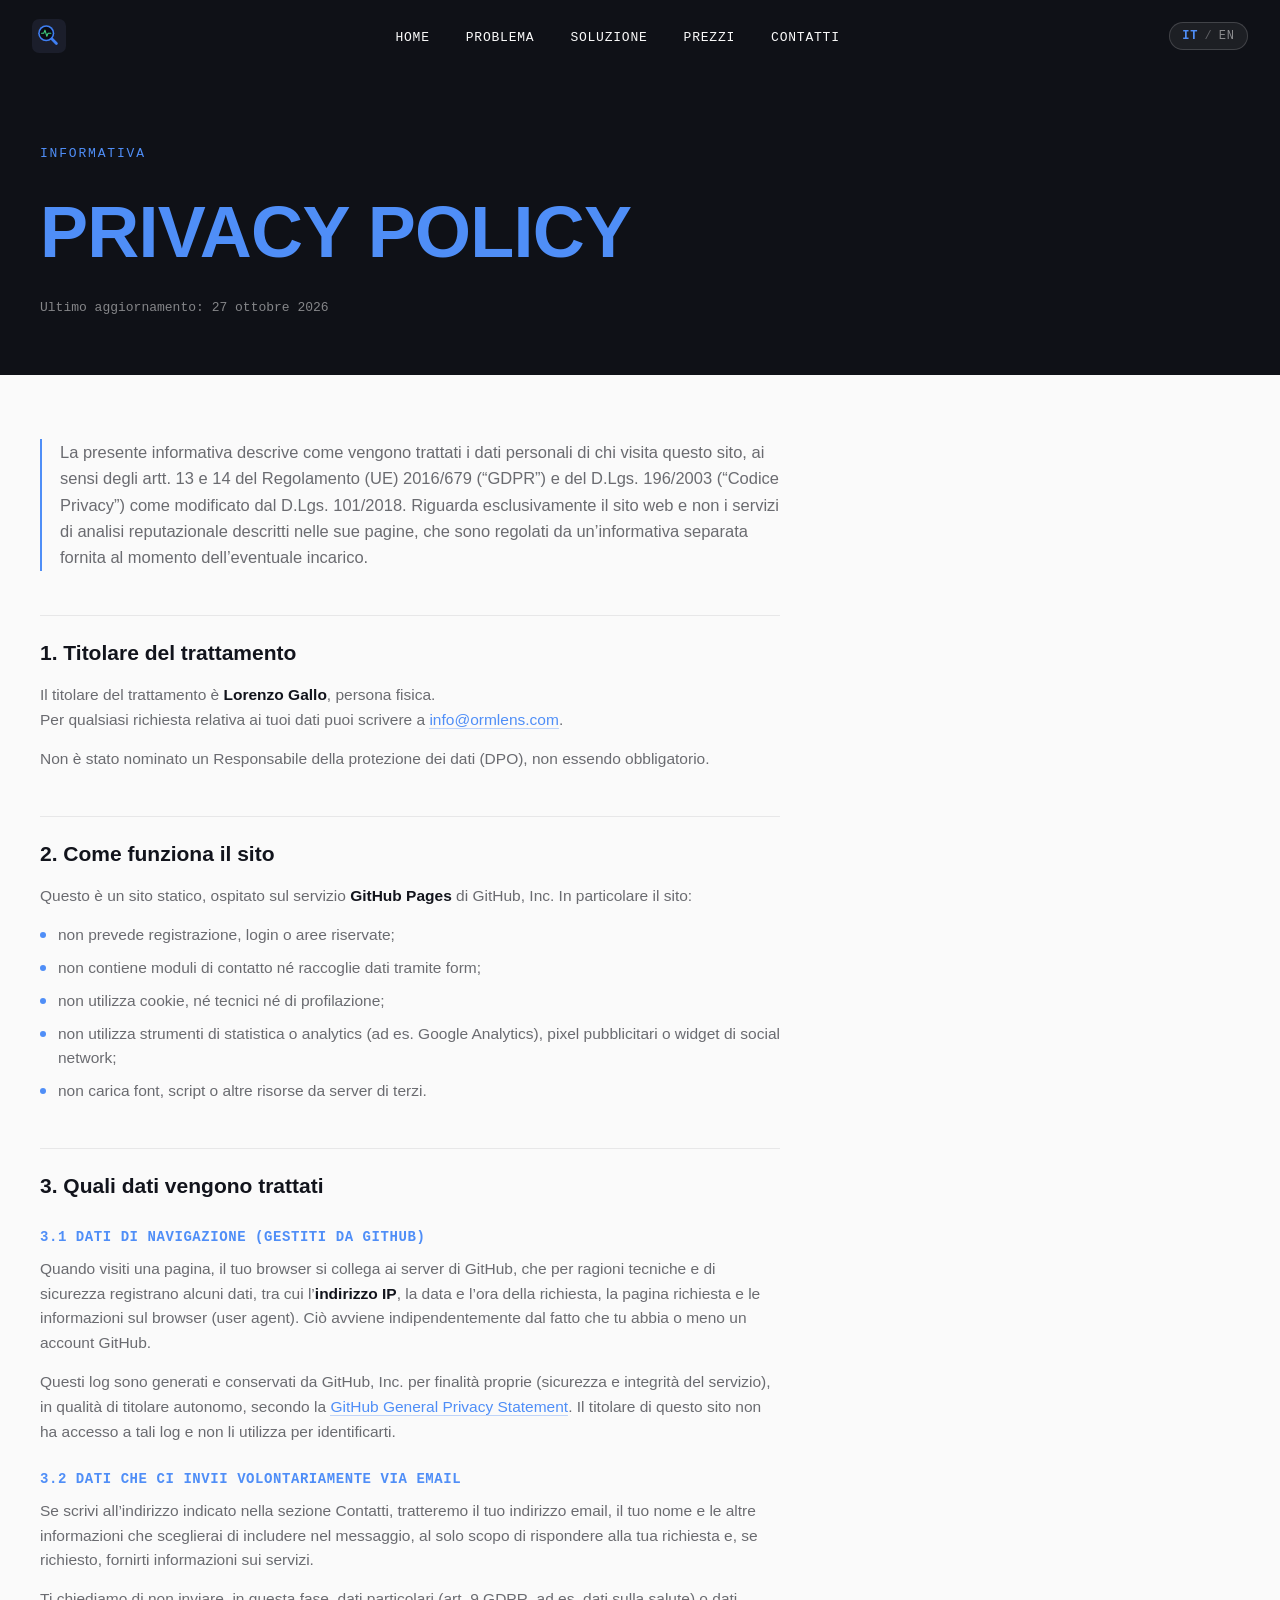
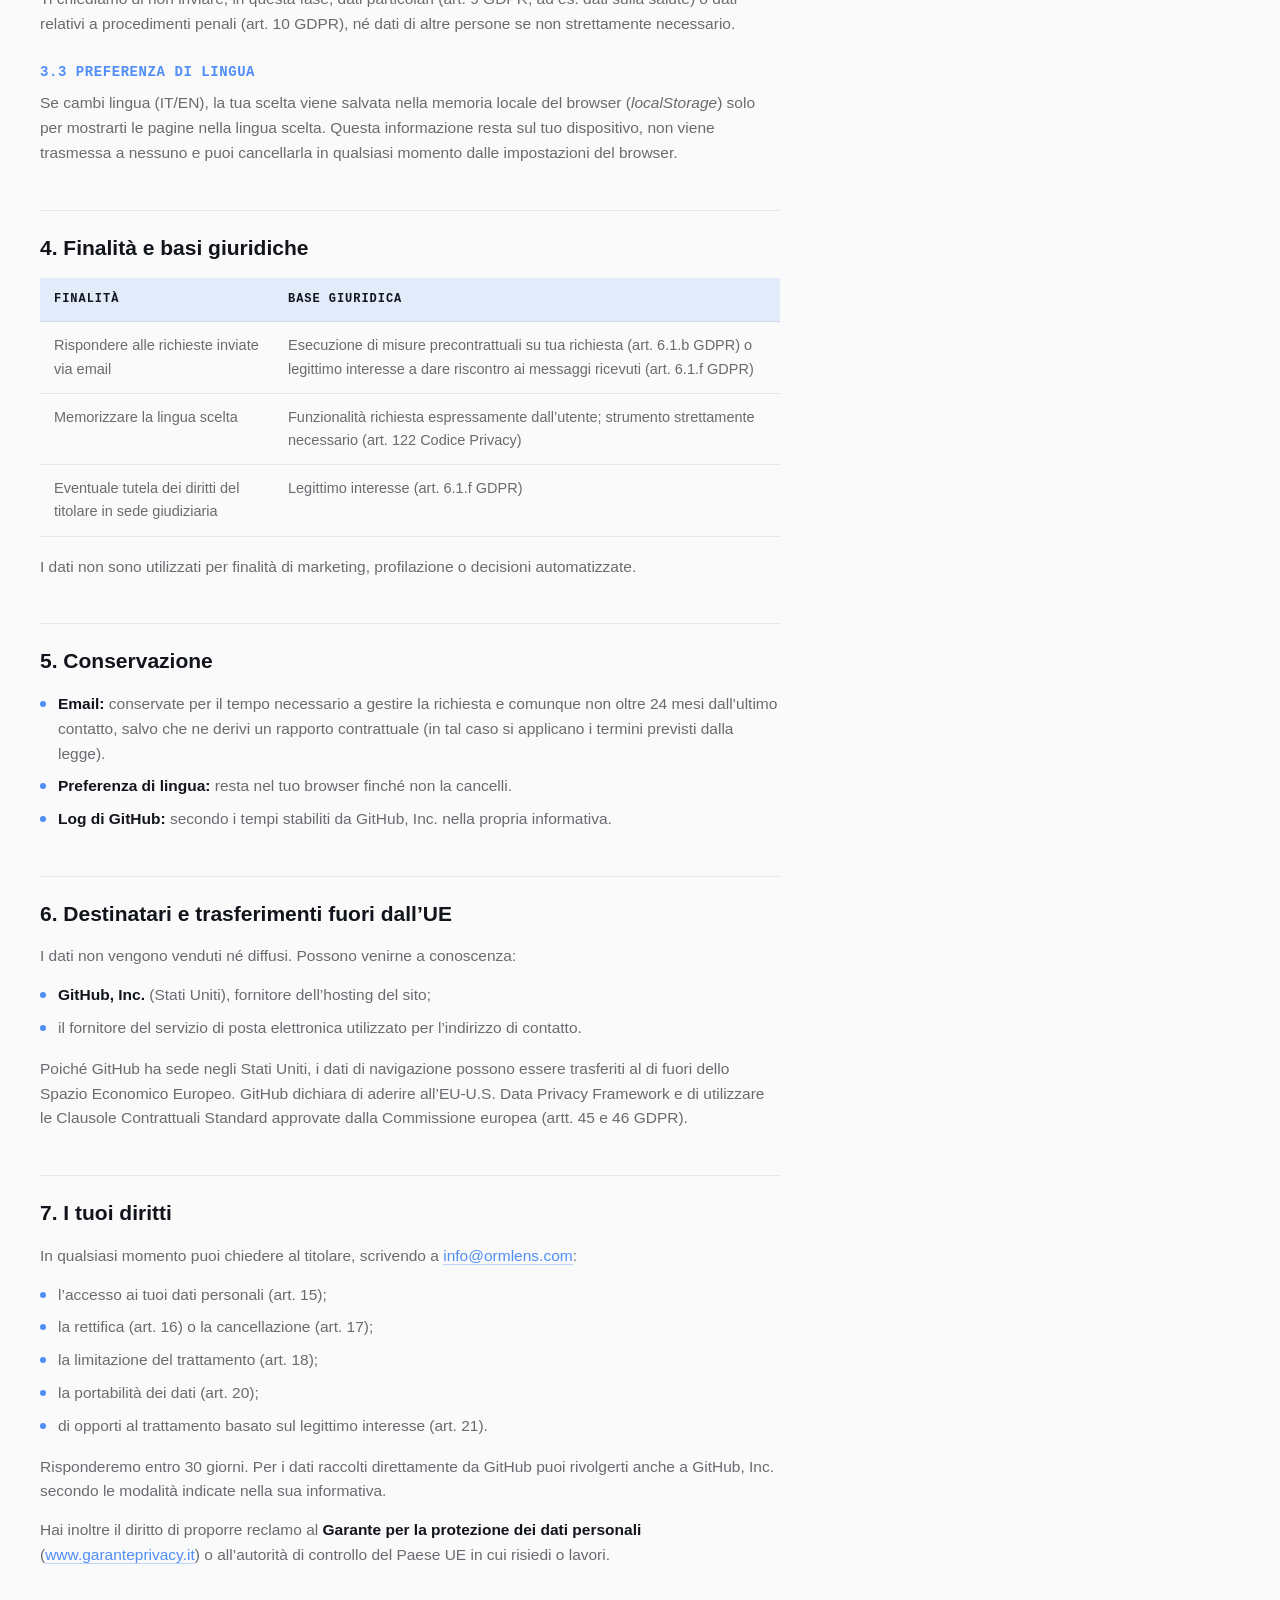
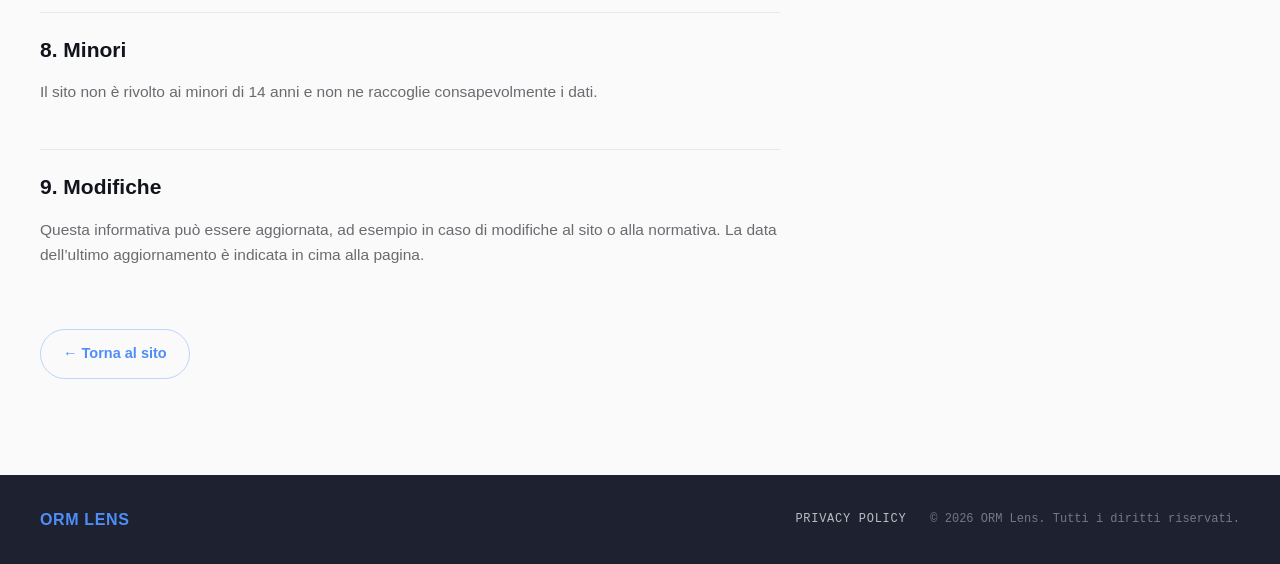
==== privacy.html @ 0892ceee "Add files via upload" ====
<!DOCTYPE html>
<html lang="it">
<head>
  <meta charset="UTF-8">
  <meta name="viewport" content="width=device-width, initial-scale=1.0">
  <title>Privacy Policy — ORM Lens</title>
  <meta name="description" content="Informativa sul trattamento dei dati personali del sito ORM Lens.">
  <meta name="robots" content="index, follow">
  <link rel="icon" href="materials/logo.svg" type="image/svg+xml">
  <link rel="stylesheet" href="style.css">
</head>
<body class="legal_page">

  <!-- ============ NAVBAR ============ -->
  <nav class="navbar scrolled" id="navbar">
    <a href="index.html#home" class="logo">
      <img src="materials/logo.svg" class="logo_image" alt="ORM Lens">
    </a>

    <ul class="nav-links" id="navLinks">
      <li class="menu_button"><a href="index.html#home" data-i18n="nav_home">Home</a></li>
      <li class="menu_button"><a href="index.html#problem" data-i18n="nav_problem">Problema</a></li>
      <li class="menu_button"><a href="index.html#solution" data-i18n="nav_solution">Soluzione</a></li>
      <li class="menu_button"><a href="index.html#pricing" data-i18n="nav_pricing">Prezzi</a></li>
      <li class="menu_button"><a href="index.html#contact" data-i18n="nav_contact">Contatti</a></li>
    </ul>

    <div class="nav_controls">
      <button type="button" class="lang_switch" id="langSwitch" aria-label="Cambia lingua / Change language">
        <span class="lang_option is-active" data-lang="it">IT</span>
        <span class="lang_divider">/</span>
        <span class="lang_option" data-lang="en">EN</span>
      </button>
      <button type="button" class="burger" id="burger" aria-label="Menu" aria-expanded="false">
        <span></span><span></span><span></span>
      </button>
    </div>
  </nav>

  <!-- ============ HEADER ============ -->
  <header class="legal_hero">
    <div class="scan_grid" aria-hidden="true"></div>
    <p class="eyebrow" data-i18n="privacy_eyebrow">INFORMATIVA</p>
    <h1 class="section_title">PRIVACY POLICY</h1>
    <p class="legal_updated" data-i18n="privacy_updated">Ultimo aggiornamento: 27 ottobre 2026</p>
  </header>

  <main class="legal_body">

    <!-- ===================== ITALIANO ===================== -->
    <article class="legal_content" data-lang-block="it" lang="it">

      <p class="legal_intro">
        La presente informativa descrive come vengono trattati i dati personali di chi visita questo sito,
        ai sensi degli artt. 13 e 14 del Regolamento (UE) 2016/679 (“GDPR”) e del D.Lgs. 196/2003
        (“Codice Privacy”) come modificato dal D.Lgs. 101/2018. Riguarda esclusivamente il sito web
        e non i servizi di analisi reputazionale descritti nelle sue pagine, che sono regolati da
        un’informativa separata fornita al momento dell’eventuale incarico.
      </p>

      <h2>1. Titolare del trattamento</h2>
      <p>
        Il titolare del trattamento è <strong>Lorenzo Gallo</strong>, persona fisica.<br>
        Per qualsiasi richiesta relativa ai tuoi dati puoi scrivere a
        <a href="mailto:info@ormlens.com">info@ormlens.com</a>.
      </p>
      <p>Non è stato nominato un Responsabile della protezione dei dati (DPO), non essendo obbligatorio.</p>

      <h2>2. Come funziona il sito</h2>
      <p>Questo è un sito statico, ospitato sul servizio <strong>GitHub Pages</strong> di GitHub, Inc. In particolare il sito:</p>
      <ul>
        <li>non prevede registrazione, login o aree riservate;</li>
        <li>non contiene moduli di contatto né raccoglie dati tramite form;</li>
        <li>non utilizza cookie, né tecnici né di profilazione;</li>
        <li>non utilizza strumenti di statistica o analytics (ad es. Google Analytics), pixel pubblicitari o widget di social network;</li>
        <li>non carica font, script o altre risorse da server di terzi.</li>
      </ul>

      <h2>3. Quali dati vengono trattati</h2>

      <h3>3.1 Dati di navigazione (gestiti da GitHub)</h3>
      <p>
        Quando visiti una pagina, il tuo browser si collega ai server di GitHub, che per ragioni tecniche
        e di sicurezza registrano alcuni dati, tra cui l’<strong>indirizzo IP</strong>, la data e l’ora della richiesta,
        la pagina richiesta e le informazioni sul browser (user agent). Ciò avviene indipendentemente dal fatto che
        tu abbia o meno un account GitHub.
      </p>
      <p>
        Questi log sono generati e conservati da GitHub, Inc. per finalità proprie (sicurezza e integrità del servizio),
        in qualità di titolare autonomo, secondo la
        <a href="https://docs.github.com/it/site-policy/privacy-policies/github-general-privacy-statement" target="_blank" rel="noopener">GitHub General Privacy Statement</a>.
        Il titolare di questo sito non ha accesso a tali log e non li utilizza per identificarti.
      </p>

      <h3>3.2 Dati che ci invii volontariamente via email</h3>
      <p>
        Se scrivi all’indirizzo indicato nella sezione Contatti, tratteremo il tuo indirizzo email, il tuo nome
        e le altre informazioni che sceglierai di includere nel messaggio, al solo scopo di rispondere alla tua
        richiesta e, se richiesto, fornirti informazioni sui servizi.
      </p>
      <p>
        Ti chiediamo di non inviare, in questa fase, dati particolari (art. 9 GDPR, ad es. dati sulla salute)
        o dati relativi a procedimenti penali (art. 10 GDPR), né dati di altre persone se non strettamente necessario.
      </p>

      <h3>3.3 Preferenza di lingua</h3>
      <p>
        Se cambi lingua (IT/EN), la tua scelta viene salvata nella memoria locale del browser (<em>localStorage</em>)
        solo per mostrarti le pagine nella lingua scelta. Questa informazione resta sul tuo dispositivo, non viene
        trasmessa a nessuno e puoi cancellarla in qualsiasi momento dalle impostazioni del browser.
      </p>

      <h2>4. Finalità e basi giuridiche</h2>
      <table class="legal_table">
        <thead>
          <tr><th>Finalità</th><th>Base giuridica</th></tr>
        </thead>
        <tbody>
          <tr>
            <td>Rispondere alle richieste inviate via email</td>
            <td>Esecuzione di misure precontrattuali su tua richiesta (art. 6.1.b GDPR) o legittimo interesse a dare riscontro ai messaggi ricevuti (art. 6.1.f GDPR)</td>
          </tr>
          <tr>
            <td>Memorizzare la lingua scelta</td>
            <td>Funzionalità richiesta espressamente dall’utente; strumento strettamente necessario (art. 122 Codice Privacy)</td>
          </tr>
          <tr>
            <td>Eventuale tutela dei diritti del titolare in sede giudiziaria</td>
            <td>Legittimo interesse (art. 6.1.f GDPR)</td>
          </tr>
        </tbody>
      </table>
      <p>I dati non sono utilizzati per finalità di marketing, profilazione o decisioni automatizzate.</p>

      <h2>5. Conservazione</h2>
      <ul>
        <li><strong>Email:</strong> conservate per il tempo necessario a gestire la richiesta e comunque non oltre 24 mesi dall’ultimo contatto, salvo che ne derivi un rapporto contrattuale (in tal caso si applicano i termini previsti dalla legge).</li>
        <li><strong>Preferenza di lingua:</strong> resta nel tuo browser finché non la cancelli.</li>
        <li><strong>Log di GitHub:</strong> secondo i tempi stabiliti da GitHub, Inc. nella propria informativa.</li>
      </ul>

      <h2>6. Destinatari e trasferimenti fuori dall’UE</h2>
      <p>I dati non vengono venduti né diffusi. Possono venirne a conoscenza:</p>
      <ul>
        <li><strong>GitHub, Inc.</strong> (Stati Uniti), fornitore dell’hosting del sito;</li>
        <li>il fornitore del servizio di posta elettronica utilizzato per l’indirizzo di contatto.</li>
      </ul>
      <p>
        Poiché GitHub ha sede negli Stati Uniti, i dati di navigazione possono essere trasferiti al di fuori
        dello Spazio Economico Europeo. GitHub dichiara di aderire all’EU-U.S. Data Privacy Framework e di
        utilizzare le Clausole Contrattuali Standard approvate dalla Commissione europea (artt. 45 e 46 GDPR).
      </p>

      <h2>7. I tuoi diritti</h2>
      <p>In qualsiasi momento puoi chiedere al titolare, scrivendo a <a href="mailto:info@ormlens.com">info@ormlens.com</a>:</p>
      <ul>
        <li>l’accesso ai tuoi dati personali (art. 15);</li>
        <li>la rettifica (art. 16) o la cancellazione (art. 17);</li>
        <li>la limitazione del trattamento (art. 18);</li>
        <li>la portabilità dei dati (art. 20);</li>
        <li>di opporti al trattamento basato sul legittimo interesse (art. 21).</li>
      </ul>
      <p>
        Risponderemo entro 30 giorni. Per i dati raccolti direttamente da GitHub puoi rivolgerti anche a GitHub, Inc.
        secondo le modalità indicate nella sua informativa.
      </p>
      <p>
        Hai inoltre il diritto di proporre reclamo al <strong>Garante per la protezione dei dati personali</strong>
        (<a href="https://www.garanteprivacy.it" target="_blank" rel="noopener">www.garanteprivacy.it</a>)
        o all’autorità di controllo del Paese UE in cui risiedi o lavori.
      </p>

      <h2>8. Minori</h2>
      <p>Il sito non è rivolto ai minori di 14 anni e non ne raccoglie consapevolmente i dati.</p>

      <h2>9. Modifiche</h2>
      <p>
        Questa informativa può essere aggiornata, ad esempio in caso di modifiche al sito o alla normativa.
        La data dell’ultimo aggiornamento è indicata in cima alla pagina.
      </p>
    </article>

    <!-- ===================== ENGLISH ===================== -->
    <article class="legal_content" data-lang-block="en" lang="en" hidden>

      <p class="legal_intro">
        This notice explains how the personal data of visitors to this website is processed, in accordance with
        Articles 13 and 14 of Regulation (EU) 2016/679 (“GDPR”) and Italian Legislative Decree 196/2003 (“Privacy Code”)
        as amended by Legislative Decree 101/2018. It covers the website only, not the reputation analysis services
        described on it, which are governed by a separate notice provided if and when an engagement begins.
        In case of discrepancy, the Italian version prevails.
      </p>

      <h2>1. Data controller</h2>
      <p>
        The data controller is <strong>Lorenzo Gallo</strong>, a private individual.<br>
        For any request regarding your data, write to
        <a href="mailto:info@ormlens.com">info@ormlens.com</a>.
      </p>
      <p>No Data Protection Officer (DPO) has been appointed, as none is required.</p>

      <h2>2. How the site works</h2>
      <p>This is a static website hosted on <strong>GitHub Pages</strong>, a service of GitHub, Inc. The site:</p>
      <ul>
        <li>has no registration, login or restricted areas;</li>
        <li>has no contact forms and collects no data through forms;</li>
        <li>uses no cookies, technical or profiling;</li>
        <li>uses no analytics tools (e.g. Google Analytics), advertising pixels or social media widgets;</li>
        <li>loads no fonts, scripts or other resources from third-party servers.</li>
      </ul>

      <h2>3. What data is processed</h2>

      <h3>3.1 Browsing data (handled by GitHub)</h3>
      <p>
        When you visit a page, your browser connects to GitHub’s servers, which for technical and security reasons
        log certain data, including your <strong>IP address</strong>, the date and time of the request, the page requested
        and browser information (user agent). This happens whether or not you have a GitHub account.
      </p>
      <p>
        These logs are created and kept by GitHub, Inc. for its own purposes (security and service integrity),
        as an independent controller, under the
        <a href="https://docs.github.com/en/site-policy/privacy-policies/github-general-privacy-statement" target="_blank" rel="noopener">GitHub General Privacy Statement</a>.
        The controller of this website has no access to these logs and does not use them to identify you.
      </p>

      <h3>3.2 Data you send us by email</h3>
      <p>
        If you write to the address shown in the Contact section, we will process your email address, your name and
        any other information you choose to include, solely to reply to your request and, where asked, to give you
        information about our services.
      </p>
      <p>
        Please do not send, at this stage, special categories of data (Art. 9 GDPR, e.g. health data) or data
        relating to criminal proceedings (Art. 10 GDPR), nor data about other people unless strictly necessary.
      </p>

      <h3>3.3 Language preference</h3>
      <p>
        If you switch language (IT/EN), your choice is stored in your browser’s local storage (<em>localStorage</em>)
        only to show pages in that language. It stays on your device, is not sent to anyone, and you can delete it
        at any time from your browser settings.
      </p>

      <h2>4. Purposes and legal bases</h2>
      <table class="legal_table">
        <thead>
          <tr><th>Purpose</th><th>Legal basis</th></tr>
        </thead>
        <tbody>
          <tr>
            <td>Replying to email enquiries</td>
            <td>Pre-contractual steps taken at your request (Art. 6(1)(b) GDPR) or legitimate interest in replying to messages received (Art. 6(1)(f) GDPR)</td>
          </tr>
          <tr>
            <td>Remembering your chosen language</td>
            <td>Feature explicitly requested by the user; strictly necessary storage (Art. 122 Italian Privacy Code)</td>
          </tr>
          <tr>
            <td>Establishing or defending legal claims, if needed</td>
            <td>Legitimate interest (Art. 6(1)(f) GDPR)</td>
          </tr>
        </tbody>
      </table>
      <p>Data is not used for marketing, profiling or automated decision-making.</p>

      <h2>5. Retention</h2>
      <ul>
        <li><strong>Emails:</strong> kept as long as needed to handle your request and no longer than 24 months after the last contact, unless a contract follows (in which case statutory retention periods apply).</li>
        <li><strong>Language preference:</strong> stays in your browser until you delete it.</li>
        <li><strong>GitHub logs:</strong> according to the periods set by GitHub, Inc. in its own privacy statement.</li>
      </ul>

      <h2>6. Recipients and transfers outside the EU</h2>
      <p>Data is never sold or published. It may be accessed by:</p>
      <ul>
        <li><strong>GitHub, Inc.</strong> (United States), the website’s hosting provider;</li>
        <li>the email service provider used for the contact address.</li>
      </ul>
      <p>
        As GitHub is based in the United States, browsing data may be transferred outside the European Economic Area.
        GitHub states that it participates in the EU-U.S. Data Privacy Framework and uses the Standard Contractual
        Clauses approved by the European Commission (Arts. 45 and 46 GDPR).
      </p>

      <h2>7. Your rights</h2>
      <p>At any time you can ask the controller, by writing to <a href="mailto:info@ormlens.com">info@ormlens.com</a>, for:</p>
      <ul>
        <li>access to your personal data (Art. 15);</li>
        <li>rectification (Art. 16) or erasure (Art. 17);</li>
        <li>restriction of processing (Art. 18);</li>
        <li>data portability (Art. 20);</li>
        <li>objection to processing based on legitimate interest (Art. 21).</li>
      </ul>
      <p>
        We will reply within 30 days. For data collected directly by GitHub you can also contact GitHub, Inc.
        as described in its privacy statement.
      </p>
      <p>
        You also have the right to lodge a complaint with the Italian Data Protection Authority, the
        <strong>Garante per la protezione dei dati personali</strong>
        (<a href="https://www.garanteprivacy.it" target="_blank" rel="noopener">www.garanteprivacy.it</a>),
        or with the supervisory authority of the EU country where you live or work.
      </p>

      <h2>8. Children</h2>
      <p>The site is not aimed at children under 14 and does not knowingly collect their data.</p>

      <h2>9. Changes</h2>
      <p>
        This notice may be updated, for example if the site or the law changes.
        The date of the latest update is shown at the top of this page.
      </p>
    </article>

    <a href="index.html" class="legal_back" data-i18n="privacy_back">← Torna al sito</a>
  </main>

  <!-- ============ FOOTER ============ -->
  <footer class="footer">
    <span class="footer_brand">ORM LENS</span>
    <div class="footer_meta">
      <a href="privacy.html" class="footer_link" data-i18n="footer_privacy">Privacy Policy</a>
      <span class="footer_copy" data-i18n="footer_copy">© 2026 ORM Lens. Tutti i diritti riservati.</span>
    </div>
  </footer>

  <script src="main.js"></script>
</body>
</html>
---- style.css ----
:root{
    /* --- palette (unchanged from original brief) --- */
    --primary-color: #0f1117;
    --secondary-color: #1e1e2d;
    --third-color: #262638;
    --ico-color: #1e2130;
    --name_1-color: #4f8ef7;
    --paper: #fafafa;

    /* derived tokens */
    --accent-soft: rgba(79, 142, 247, 0.14);
    --accent-line: rgba(79, 142, 247, 0.35);
    --ink: #12141c;
    --ink-soft: rgba(18, 20, 28, 0.62);
    --paper-soft: rgba(250, 250, 250, 0.68);

    --font-display: Verdana, Geneva, Tahoma, sans-serif;
    --font-body: Verdana, Geneva, Tahoma, sans-serif;
    --font-mono: 'Courier New', monospace;

    --nav-h: 72px;
    --ease: cubic-bezier(0.16, 1, 0.3, 1);
}

/* Reset base */
* {
    margin: 0;
    padding: 0;
    box-sizing: border-box;
}

html{
    scroll-behavior: smooth;
}

body {
    line-height: 1.6;
    background-color: var(--paper);
    font-family: var(--font-body);
    color: var(--ink);
    overflow-x: hidden;
}

a { color: inherit; text-decoration: none; }

[hidden]{ display: none !important; }

/* ============ NAVBAR ============ */
.navbar {
    position: fixed;
    top: 0;
    left: 0;
    width: 100%;
    height: var(--nav-h);
    background-color: transparent;
    padding: 0 32px;
    display: flex;
    justify-content: space-between;
    align-items: center;
    z-index: 1000;
    transition: background-color 0.4s var(--ease), box-shadow 0.4s var(--ease), backdrop-filter 0.4s var(--ease);
}

.navbar.scrolled{
    background-color: rgba(30, 33, 48, 0.82);
    backdrop-filter: blur(14px);
    box-shadow: 0 8px 30px rgba(0, 0, 0, 0.25);
}

.logo{
    height: 100%;
    display: flex;
    align-items: center;
}

.logo_image{
    height: 34px;
    width: auto;
}

.nav-links {
    display: flex;
    list-style: none;
    gap: 4px;
    align-items: center;
}

.menu_button{
    position: relative;
    padding: 8px 4px;
    margin: 0 12px;
}

.menu_button a {
    text-decoration: none;
    color: #fafafa;
    font-family: var(--font-mono);
    font-size: 13px;
    letter-spacing: 0.06em;
    text-transform: uppercase;
    transition: color 0.25s var(--ease);
}

.menu_button::after{
    content: "";
    position: absolute;
    left: 4px;
    right: 4px;
    bottom: 0;
    height: 1px;
    background: var(--name_1-color);
    transform: scaleX(0);
    transform-origin: left;
    transition: transform 0.3s var(--ease);
}

.menu_button:hover::after{
    transform: scaleX(1);
}

.menu_button:hover a{
    color: var(--name_1-color);
}

.nav_controls{
    display: flex;
    align-items: center;
    gap: 20px;
}

/* language switch */
.lang_switch{
    display: flex;
    align-items: center;
    gap: 6px;
    background: rgba(255,255,255,0.06);
    border: 1px solid rgba(255,255,255,0.16);
    border-radius: 999px;
    padding: 6px 12px;
    cursor: pointer;
    font-family: var(--font-mono);
    font-size: 12px;
    letter-spacing: 0.08em;
    color: rgba(250,250,250,0.5);
    transition: border-color 0.25s var(--ease), background 0.25s var(--ease);
}

.lang_switch:hover{
    border-color: var(--accent-line);
}

.lang_divider{
    color: rgba(250,250,250,0.3);
}

.lang_option{
    transition: color 0.25s var(--ease);
}

.lang_option.is-active{
    color: var(--name_1-color);
    font-weight: 600;
}

/* burger (mobile only) */
.burger{
    display: none;
    flex-direction: column;
    justify-content: center;
    gap: 5px;
    width: 32px;
    height: 32px;
    background: none;
    border: none;
    cursor: pointer;
    padding: 0;
}

.burger span{
    display: block;
    height: 2px;
    width: 100%;
    background: #fafafa;
    border-radius: 2px;
    transition: transform 0.3s var(--ease), opacity 0.3s var(--ease);
}

.burger.is-open span:nth-child(1){ transform: translateY(7px) rotate(45deg); }
.burger.is-open span:nth-child(2){ opacity: 0; }
.burger.is-open span:nth-child(3){ transform: translateY(-7px) rotate(-45deg); }

/* ============ SHARED SECTION PIECES ============ */
.eyebrow{
    font-family: var(--font-mono);
    font-size: 13px;
    letter-spacing: 0.14em;
    color: var(--name_1-color);
    text-transform: uppercase;
    padding: 0 40px;
    margin-bottom: 10px;
}

.eyebrow_dark{
    color: var(--name_1-color);
}

.section_title{
    color: var(--name_1-color);
    font-family: var(--font-display);
    font-size: clamp(42px, 6vw, 72px);
    padding: 0 40px;
    font-style: normal;
    font-weight: 600;
    letter-spacing: -0.01em;
    margin-bottom: 8px;
}

.light_word{
    color: #fafafa;
}

.section_title_light{
    color: var(--primary-color);
}

.section_subtitle{
    font-family: var(--font-body);
    font-size: 18px;
    color: var(--ink-soft);
    padding: 0 40px;
    max-width: 640px;
    margin-bottom: 48px;
}

.section_subtitle_dark{
    color: rgba(250,250,250,0.66);
}

/* scroll-reveal */
.reveal{
    opacity: 0;
    transform: translateY(28px);
    transition: opacity 0.8s var(--ease), transform 0.8s var(--ease);
}

.reveal.is-visible{
    opacity: 1;
    transform: translateY(0);
}

@media (prefers-reduced-motion: reduce){
    .reveal{ opacity: 1; transform: none; transition: none; }
    *{ animation: none !important; }
}

/* ============ HERO ============ */
.hero{
    position: relative;
    margin-top: 0;
    padding-top: var(--nav-h);
    width: 100%;
    min-height: 100vh;
    display: flex;
    flex-direction: row;
    align-items: center;
    background-color: var(--primary-color);
    overflow: hidden;
}

.scan_grid{
    position: absolute;
    inset: 0;
    background-image:
        linear-gradient(rgba(79,142,247,0.07) 1px, transparent 1px),
        linear-gradient(90deg, rgba(79,142,247,0.07) 1px, transparent 1px);
    background-size: 42px 42px;
    mask-image: radial-gradient(ellipse at 30% 40%, black 10%, transparent 70%);
    pointer-events: none;
}

.left_column{
    width: 55%;
    padding: 40px 20px 40px 60px;
    position: relative;
    z-index: 2;
}

.right_column{
    width: 45%;
    display: flex;
    justify-content: center;
    align-items: center;
    padding: 40px;
    position: relative;
    z-index: 2;
}

.title_name{
    display: flex;
    flex-direction: column;
    line-height: 0.92;
    margin-bottom: 28px;
}

.name_1{
    color: var(--name_1-color);
    font-family: var(--font-display);
    font-size: clamp(56px, 9vw, 104px);
    font-weight: 700;
}

.name_2{
    color: #fafafa;
    font-family: var(--font-display);
    font-size: clamp(56px, 9vw, 104px);
    font-weight: 700;
}

.description_label{
    display: flex;
    flex-direction: column;
    gap: 22px;
}

.description{
    font-family: var(--font-display);
    color: #fafafa;
    font-weight: 500;
    font-size: clamp(24px, 3vw, 36px);
    line-height: 1.25;
}

.accent_word{
    color: var(--name_1-color);
}

.hero_sub{
    font-family: var(--font-body);
    color: rgba(250,250,250,0.6);
    font-size: 16px;
    max-width: 460px;
}

.cta_button{
    display: inline-block;
    width: fit-content;
    background: var(--name_1-color);
    color: #0f1117;
    font-family: var(--font-body);
    font-weight: 600;
    font-size: 15px;
    padding: 14px 28px;
    border-radius: 999px;
    text-decoration: none;
    transition: transform 0.25s var(--ease), box-shadow 0.25s var(--ease);
    box-shadow: 0 0 0 rgba(79,142,247,0);
}

.cta_button:hover{
    transform: translateY(-2px);
    box-shadow: 0 12px 28px rgba(79,142,247,0.35);
}

/* signature: lens graphic */
.lens_frame{
    position: relative;
    width: min(70%, 420px);
    aspect-ratio: 1 / 1;
    display: flex;
    align-items: center;
    justify-content: center;
}

.lens_ring{
    position: absolute;
    border-radius: 50%;
    border: 1px solid var(--accent-line);
}

.ring_outer{
    inset: 0;
    animation: spin 40s linear infinite;
    border-style: dashed;
}

.ring_mid{
    inset: 12%;
    animation: spin 26s linear infinite reverse;
    border-color: rgba(79,142,247,0.22);
}

.ring_inner{
    inset: 26%;
    background: radial-gradient(circle at 50% 45%, rgba(79,142,247,0.16), transparent 70%);
    animation: pulse 3.4s ease-in-out infinite;
}

.lens_sweep{
    position: absolute;
    inset: 4%;
    border-radius: 50%;
    overflow: hidden;
    pointer-events: none;
}

.lens_sweep::after{
    content: "";
    position: absolute;
    top: -60%;
    left: -10%;
    width: 120%;
    height: 40%;
    background: linear-gradient(180deg, rgba(79,142,247,0.28), transparent);
    animation: sweep 3.4s ease-in-out infinite;
}

@keyframes spin{
    from{ transform: rotate(0deg); }
    to{ transform: rotate(360deg); }
}

@keyframes pulse{
    0%, 100%{ opacity: 0.6; transform: scale(1); }
    50%{ opacity: 1; transform: scale(1.04); }
}

@keyframes sweep{
    0%{ transform: translateY(0%); opacity: 0; }
    15%{ opacity: 1; }
    85%{ opacity: 1; }
    100%{ transform: translateY(260%); opacity: 0; }
}

.logo_principal{
    width: 46%;
    position: relative;
    z-index: 2;
    filter: drop-shadow(0 20px 40px rgba(0,0,0,0.4));
}

.lens_tag{
    position: absolute;
    bottom: -6px;
    right: 4%;
    font-family: var(--font-mono);
    font-size: 11px;
    letter-spacing: 0.1em;
    color: var(--name_1-color);
    background: rgba(15,17,23,0.7);
    border: 1px solid var(--accent-line);
    padding: 5px 10px;
    border-radius: 999px;
}

/* ============ PROBLEM ============ */
.problem{
    padding: 100px 0 90px;
    background-color: var(--secondary-color);
    width: 100%;
}

.horizontal_section{
    width: 100%;
    display: flex;
    flex-direction: row;
    gap: 40px;
    margin-top: 30px;
}

.problem1{
    width: 50%;
    display: flex;
    flex-direction: column;
    justify-content: center;
    gap: 20px;
}

.problem2{
    width: 50%;
    display: flex;
    justify-content: center;
    align-items: center;
}

.exposure{
    color: #fafafa;
    font-family: var(--font-display);
    font-size: clamp(28px, 3.4vw, 42px);
    padding: 0 40px;
    font-weight: 600;
}

.problem_description{
    font-size: 17px;
    font-family: var(--font-body);
    color: rgba(250,250,250,0.72);
    padding: 0 40px;
    max-width: 560px;
}

.news_image{
    width: 82%;
    border-radius: 16px;
    box-shadow: 0 24px 50px rgba(0,0,0,0.35);
    transition: transform 0.5s var(--ease);
}

.news_image:hover{
    transform: translateY(-6px);
}

/* ============ SOLUTION ============ */
.solution{
    padding: 100px 0 90px;
    background-color: var(--third-color);
}

.solution1{
    width: 50%;
    display: flex;
    flex-direction: column;
    justify-content: center;
    gap: 24px;
}

.solution2{
    width: 50%;
    display: flex;
    justify-content: center;
    align-items: center;
}

.solution_img{
    width: 82%;
    border-radius: 16px;
    box-shadow: 0 24px 50px rgba(0,0,0,0.35);
    transition: transform 0.5s var(--ease);
}

.solution_img:hover{
    transform: translateY(-6px);
}

.service_list {
    padding: 0 40px;
    list-style: none;
    display: flex;
    flex-direction: column;
    gap: 22px;
}

.point{
    display: flex;
    align-items: flex-start;
    gap: 14px;
    color: #fafafa;
    font-size: 17px;
    font-family: var(--font-body);
}

.point_icon{
    flex-shrink: 0;
    width: 26px;
    height: 26px;
    margin-top: 2px;
    fill: none;
    stroke: var(--name_1-color);
    stroke-width: 1.6;
}

/* ============ PRICING ============ */
.pricing{
    padding: 110px 0;
    background-color: var(--paper);
}

.pricing_grid{
    display: grid;
    grid-template-columns: repeat(3, 1fr);
    gap: 24px;
    padding: 0 40px;
}

.price_card{
    position: relative;
    background: #ffffff;
    border: 1px solid rgba(18,20,28,0.08);
    border-radius: 18px;
    padding: 36px 28px;
    display: flex;
    flex-direction: column;
    gap: 16px;
    transition: transform 0.35s var(--ease), box-shadow 0.35s var(--ease), border-color 0.35s var(--ease);
}

.price_card:hover{
    transform: translateY(-8px);
    box-shadow: 0 24px 48px rgba(18,20,28,0.1);
    border-color: var(--accent-line);
}

.price_card_featured{
    border-color: var(--name_1-color);
    background: linear-gradient(180deg, #ffffff 0%, var(--accent-soft) 220%);
}

.price_badge{
    position: absolute;
    top: -13px;
    left: 28px;
    background: var(--name_1-color);
    color: #ffffff;
    font-family: var(--font-mono);
    font-size: 11px;
    letter-spacing: 0.08em;
    text-transform: uppercase;
    padding: 5px 12px;
    border-radius: 999px;
}

.price_name{
    font-family: var(--font-display);
    font-size: 24px;
    font-weight: 600;
    color: var(--ink);
}

.price_desc{
    font-size: 14.5px;
    color: var(--ink-soft);
}

.price_value{
    font-family: var(--font-mono);
    font-size: 15px;
    letter-spacing: 0.05em;
    color: var(--name_1-color);
    padding-bottom: 6px;
    border-bottom: 1px solid rgba(18,20,28,0.08);
}

.price_features{
    list-style: none;
    display: flex;
    flex-direction: column;
    gap: 10px;
    font-size: 14.5px;
    color: var(--ink);
    flex-grow: 1;
}

.price_features li{
    padding-left: 18px;
    position: relative;
}

.price_features li::before{
    content: "";
    position: absolute;
    left: 0;
    top: 8px;
    width: 6px;
    height: 6px;
    border-radius: 50%;
    background: var(--name_1-color);
}

.price_cta{
    text-align: center;
    text-decoration: none;
    font-family: var(--font-body);
    font-weight: 600;
    font-size: 14.5px;
    color: var(--name_1-color);
    border: 1px solid var(--accent-line);
    border-radius: 999px;
    padding: 12px 20px;
    transition: background 0.25s var(--ease), color 0.25s var(--ease);
}

.price_cta:hover{
    background: var(--name_1-color);
    color: #ffffff;
}

.soon_notice{
    display: flex;
    align-items: center;
    flex-wrap: wrap;
    gap: 10px 14px;
    margin: -24px 40px 40px;
    padding: 14px 18px;
    max-width: 640px;
    border: 1px dashed var(--accent-line);
    border-radius: 14px;
    background: var(--accent-soft);
    font-size: 14.5px;
    color: var(--ink);
}

.soon_badge{
    background: var(--name_1-color);
    color: #ffffff;
    font-family: var(--font-mono);
    font-size: 11px;
    letter-spacing: 0.08em;
    text-transform: uppercase;
    padding: 5px 12px;
    border-radius: 999px;
}

/* ============ CONTACT ============ */
.contact{
    padding: 110px 0 100px;
    background-color: var(--primary-color);
}

.contact_grid{
    display: grid;
    grid-template-columns: 1fr;
    max-width: 640px;
    gap: 48px;
    padding: 0 40px;
}

.contact_info{
    display: flex;
    flex-direction: column;
    gap: 22px;
    justify-content: center;
}

.info_row{
    display: flex;
    flex-direction: column;
    gap: 4px;
    border-bottom: 1px solid rgba(255,255,255,0.08);
    padding-bottom: 18px;
}

.info_label{
    font-family: var(--font-mono);
    font-size: 12px;
    letter-spacing: 0.08em;
    text-transform: uppercase;
    color: rgba(250,250,250,0.42);
}

.info_value{
    font-family: var(--font-body);
    font-size: 17px;
    color: #fafafa;
}

.contact_privacy_note{
    padding: 0 40px;
    margin-top: 28px;
    max-width: 640px;
    font-size: 13px;
    color: rgba(250,250,250,0.5);
}

.contact_privacy_note a{
    color: var(--name_1-color);
    border-bottom: 1px solid var(--accent-line);
}

/* ============ FOOTER ============ */
.footer{
    background: var(--ico-color);
    padding: 32px 40px;
    display: flex;
    justify-content: space-between;
    align-items: center;
    flex-wrap: wrap;
    gap: 10px;
}

.footer_brand{
    font-family: var(--font-display);
    color: var(--name_1-color);
    font-weight: 600;
    letter-spacing: 0.04em;
}

.footer_meta{
    display: flex;
    align-items: center;
    flex-wrap: wrap;
    gap: 8px 24px;
}

.footer_link{
    font-family: var(--font-mono);
    font-size: 12px;
    letter-spacing: 0.06em;
    text-transform: uppercase;
    color: rgba(250,250,250,0.72);
    transition: color 0.25s var(--ease);
}

.footer_link:hover{
    color: var(--name_1-color);
}

.footer_copy{
    font-family: var(--font-mono);
    font-size: 12px;
    color: rgba(250,250,250,0.4);
}

/* ============ PRIVACY POLICY PAGE ============ */
.legal_hero{
    position: relative;
    background-color: var(--primary-color);
    padding: calc(var(--nav-h) + 72px) 0 56px;
    overflow: hidden;
}

.legal_hero > *{
    position: relative;
    z-index: 1;
}

.legal_updated{
    padding: 0 40px;
    font-family: var(--font-mono);
    font-size: 13px;
    color: rgba(250,250,250,0.5);
}

.legal_body{
    max-width: 820px;
    padding: 64px 40px 96px;
}

.legal_content{
    color: var(--ink);
    font-size: 15.5px;
}

.legal_content p{
    margin-bottom: 14px;
    color: var(--ink-soft);
}

.legal_content strong{
    color: var(--ink);
}

.legal_intro{
    font-size: 16.5px;
    padding-left: 18px;
    border-left: 2px solid var(--name_1-color);
    margin-bottom: 40px !important;
}

.legal_content h2{
    font-family: var(--font-display);
    font-size: 21px;
    font-weight: 600;
    color: var(--ink);
    margin: 44px 0 14px;
    padding-top: 20px;
    border-top: 1px solid rgba(18,20,28,0.08);
}

.legal_content h3{
    font-family: var(--font-mono);
    font-size: 14px;
    letter-spacing: 0.04em;
    text-transform: uppercase;
    color: var(--name_1-color);
    margin: 24px 0 8px;
}

.legal_content ul{
    list-style: none;
    margin: 0 0 16px;
    display: flex;
    flex-direction: column;
    gap: 8px;
    color: var(--ink-soft);
}

.legal_content li{
    position: relative;
    padding-left: 18px;
}

.legal_content li::before{
    content: "";
    position: absolute;
    left: 0;
    top: 9px;
    width: 6px;
    height: 6px;
    border-radius: 50%;
    background: var(--name_1-color);
}

.legal_content a{
    color: var(--name_1-color);
    border-bottom: 1px solid var(--accent-line);
    overflow-wrap: anywhere;
}

.legal_table{
    width: 100%;
    border-collapse: collapse;
    margin: 8px 0 18px;
    font-size: 14.5px;
}

.legal_table th,
.legal_table td{
    text-align: left;
    vertical-align: top;
    padding: 12px 14px;
    border-bottom: 1px solid rgba(18,20,28,0.08);
}

.legal_table th{
    font-family: var(--font-mono);
    font-size: 12px;
    letter-spacing: 0.08em;
    text-transform: uppercase;
    color: var(--ink);
    background: var(--accent-soft);
}

.legal_table td{
    color: var(--ink-soft);
}

.legal_back{
    display: inline-block;
    margin-top: 48px;
    font-family: var(--font-body);
    font-weight: 600;
    font-size: 14.5px;
    color: var(--name_1-color);
    border: 1px solid var(--accent-line);
    border-radius: 999px;
    padding: 12px 22px;
    transition: background 0.25s var(--ease), color 0.25s var(--ease);
}

.legal_back:hover{
    background: var(--name_1-color);
    color: #ffffff;
}

/* ============ RESPONSIVE ============ */
@media (max-width: 960px){
    .hero{
        flex-direction: column;
        padding-bottom: 60px;
        min-height: auto;
    }

    .left_column, .right_column{
        width: 100%;
        padding: 24px 24px;
    }

    .right_column{
        order: -1;
        padding-top: 48px;
    }

    .lens_frame{
        width: min(70%, 300px);
    }

    .horizontal_section{
        flex-direction: column;
    }

    .problem1, .problem2, .solution1, .solution2{
        width: 100%;
    }

    .problem2, .solution2{
        order: 2;
        padding-top: 20px;
    }

    .news_image, .solution_img{
        width: 100%;
        max-width: 420px;
    }

    .pricing_grid{
        grid-template-columns: 1fr;
    }

    .contact_grid{
        grid-template-columns: 1fr;
    }
}

@media (max-width: 760px){
    .nav-links{
        position: fixed;
        top: var(--nav-h);
        left: 0;
        width: 100%;
        flex-direction: column;
        background: rgba(30, 33, 48, 0.97);
        backdrop-filter: blur(14px);
        gap: 0;
        max-height: 0;
        overflow: hidden;
        transition: max-height 0.4s var(--ease);
        align-items: stretch;
    }

    .nav-links.is-open{
        max-height: 520px;
    }

    .menu_button{
        margin: 0;
        padding: 18px 32px;
        width: 100%;
    }

    .menu_button::after{
        display: none;
    }

    .burger{
        display: flex;
    }

    .navbar{
        padding: 0 20px;
    }

    .eyebrow, .section_title, .section_subtitle{
        padding: 0 24px;
    }

    .problem_description, .exposure{
        padding: 0 24px;
    }

    .service_list, .pricing_grid, .contact_grid{
        padding: 0 24px;
    }

    .contact_privacy_note, .legal_updated{
        padding: 0 24px;
    }

    .soon_notice{
        margin: -24px 24px 32px;
    }

    .legal_body{
        padding: 48px 24px 72px;
    }

    .legal_table th,
    .legal_table td{
        padding: 10px 8px;
    }

    .footer{
        justify-content: center;
        text-align: center;
    }

    .footer_meta{
        justify-content: center;
    }
}

@media (max-width: 480px){
    .name_1, .name_2{
        font-size: 52px;
    }

    .cta_button{
        width: 100%;
        text-align: center;
    }

    .lang_switch{
        padding: 5px 9px;
        font-size: 11px;
    }

    .legal_table,
    .legal_table tbody,
    .legal_table tr,
    .legal_table td{
        display: block;
        width: 100%;
    }

    .legal_table thead{
        display: none;
    }

    .legal_table tr{
        border-bottom: 1px solid rgba(18,20,28,0.08);
        padding: 8px 0;
    }

    .legal_table td{
        border: none;
        padding: 4px 0;
    }

    .legal_table td:first-child{
        color: var(--ink);
        font-weight: 600;
    }
}
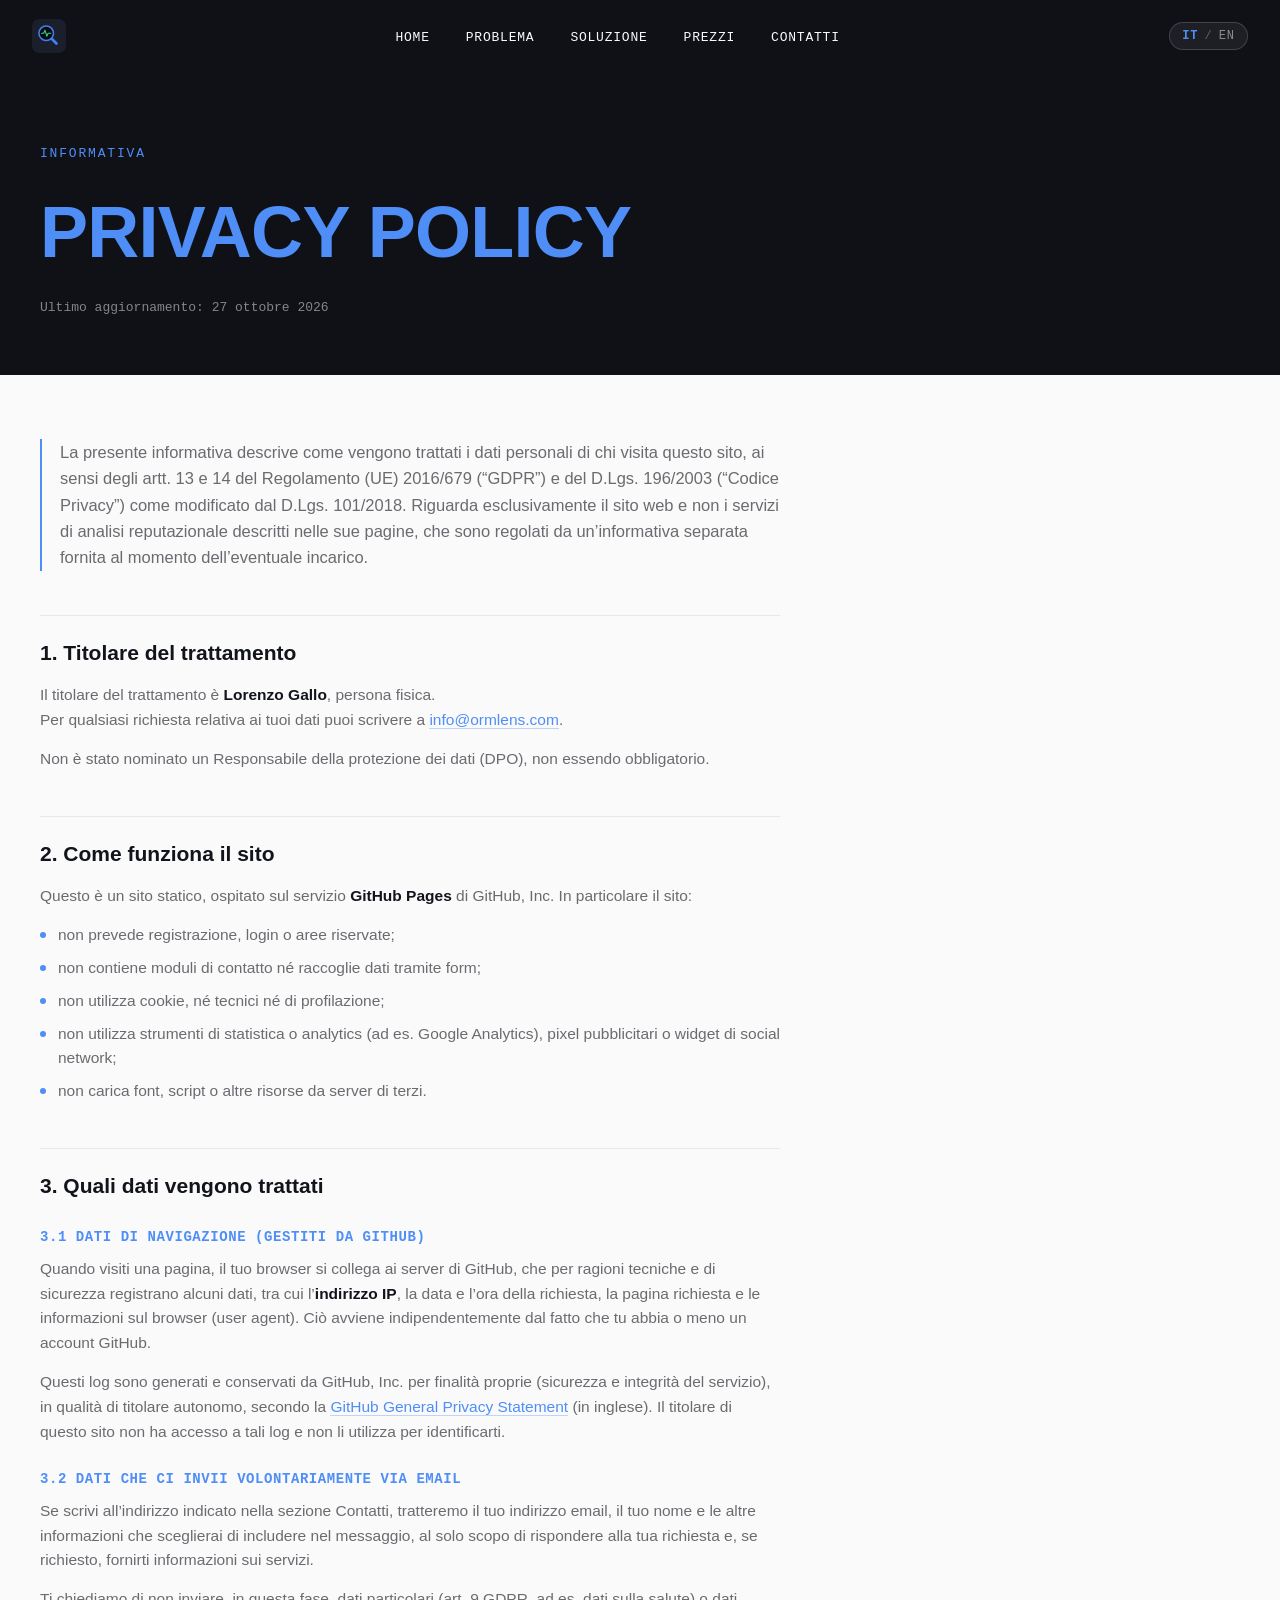
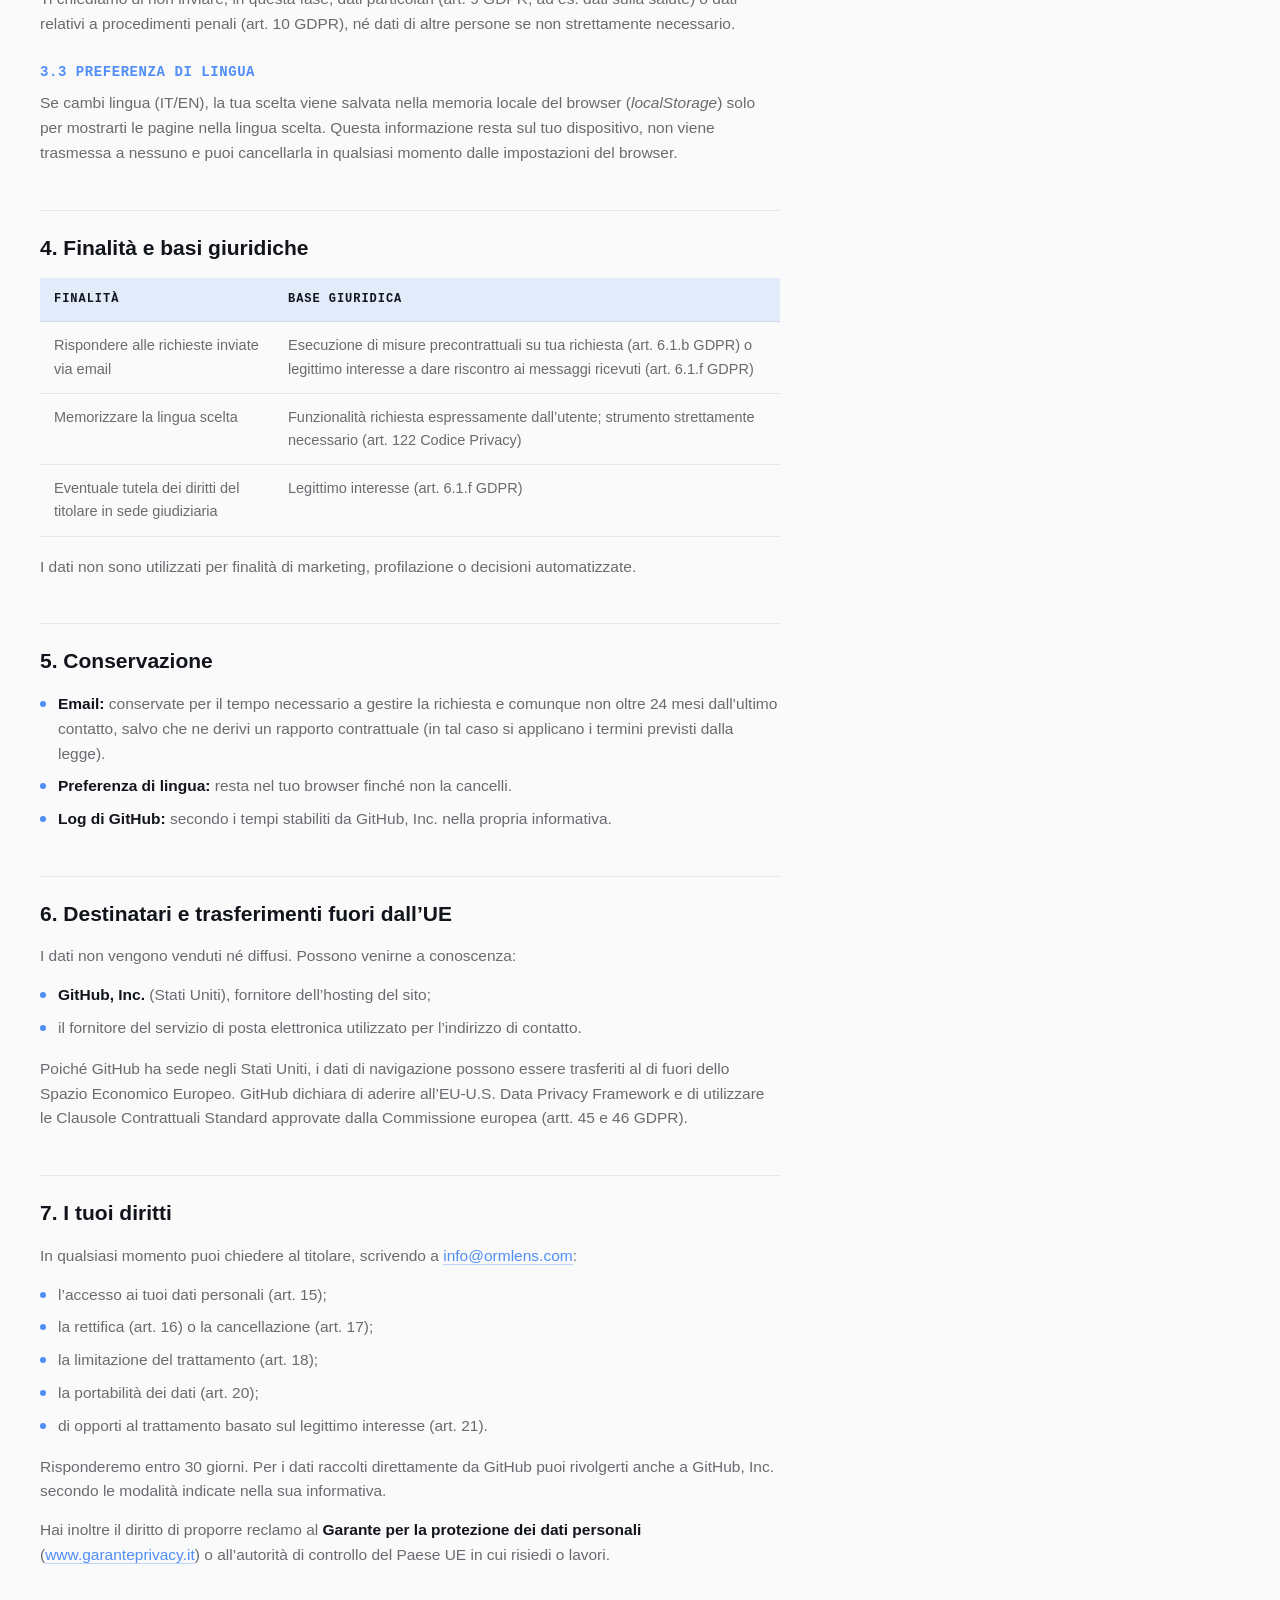
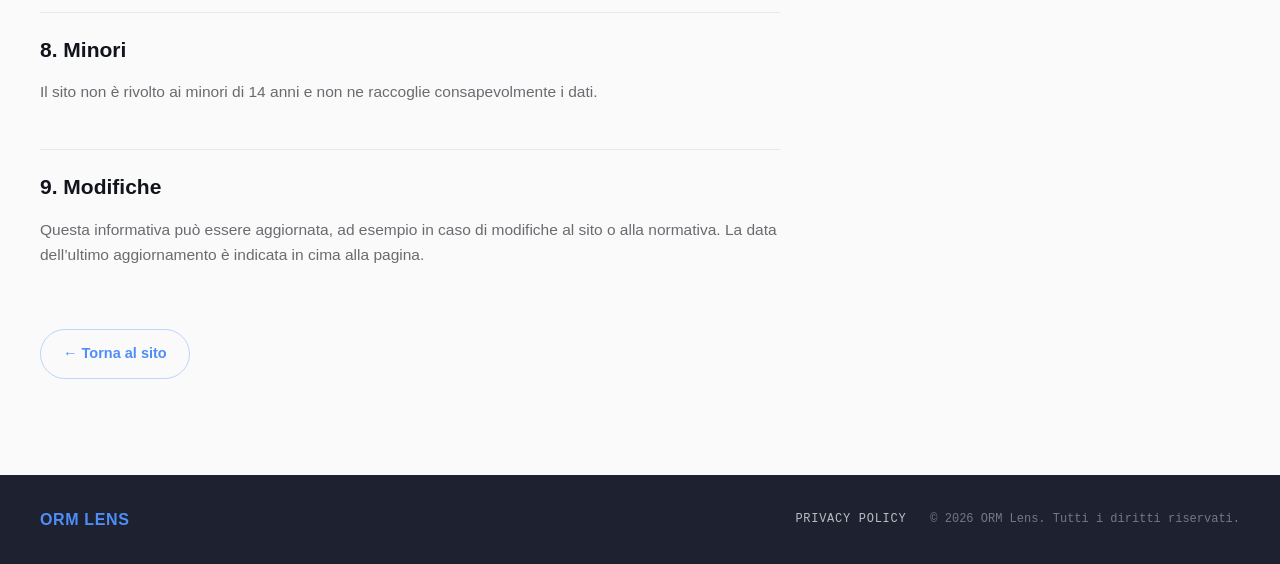
==== commit d3ac56ab: "Add files via upload" ====
--- a/privacy.html
+++ b/privacy.html
@@ -88,7 +88,7 @@
       <p>
         Questi log sono generati e conservati da GitHub, Inc. per finalità proprie (sicurezza e integrità del servizio),
         in qualità di titolare autonomo, secondo la
-        <a href="https://docs.github.com/it/site-policy/privacy-policies/github-general-privacy-statement" target="_blank" rel="noopener">GitHub General Privacy Statement</a>.
+        <a href="https://docs.github.com/en/site-policy/privacy-policies/github-general-privacy-statement" target="_blank" rel="noopener">GitHub General Privacy Statement</a> (in inglese).
         Il titolare di questo sito non ha accesso a tali log e non li utilizza per identificarti.
       </p>
 
